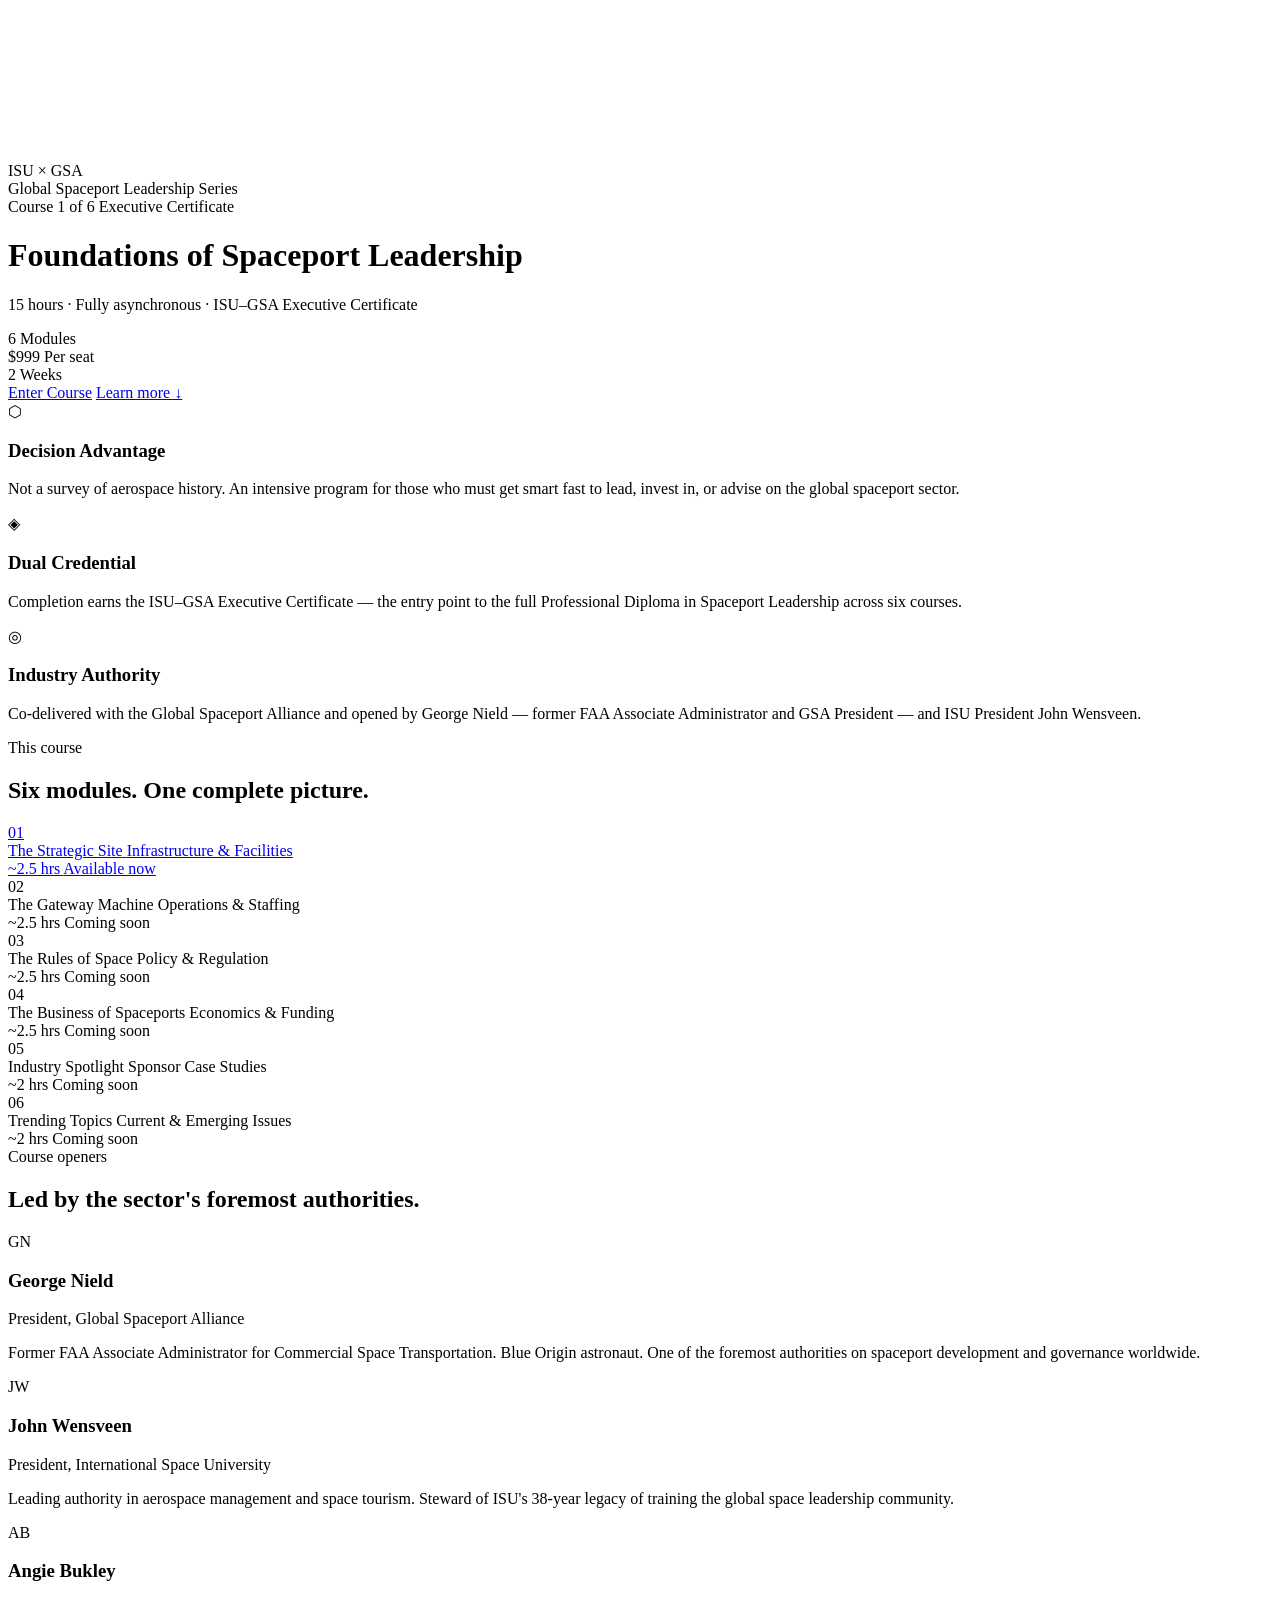
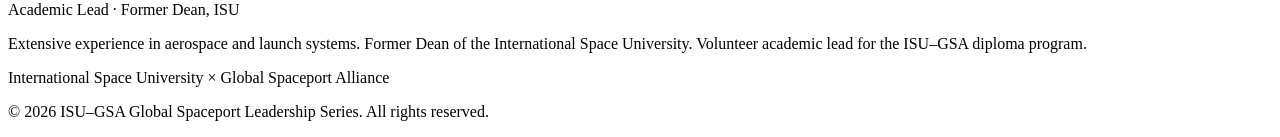
==== index.html @ 28fe0db3 "Add files via upload" ====
<!DOCTYPE html>
<html lang="en">
<head>
<meta charset="UTF-8">
<meta name="viewport" content="width=device-width, initial-scale=1.0">
<title>Foundations of Spaceport Leadership — ISU–GSA</title>
<link rel="preconnect" href="https://fonts.googleapis.com">
<link rel="preconnect" href="https://fonts.gstatic.com" crossorigin>
<link href="https://fonts.googleapis.com/css2?family=Cormorant+Garamond:ital,wght@0,300;0,400;0,600;1,300;1,400&family=DM+Sans:ital,opsz,wght@0,9..40,300;0,9..40,400;0,9..40,500;1,9..40,300&family=DM+Mono:wght@400;500&display=swap" rel="stylesheet">
<link rel="stylesheet" href="css/main.css">
</head>
<body class="landing-page">

  <!-- Starfield canvas -->
  <canvas id="starfield"></canvas>

  <!-- Nav -->
  <nav class="top-nav">
    <div class="nav-logos">
      <span class="nav-logo-text">ISU</span>
      <span class="nav-sep">×</span>
      <span class="nav-logo-text">GSA</span>
    </div>
    <div class="nav-right">
      <span class="nav-label">Global Spaceport Leadership Series</span>
    </div>
  </nav>

  <!-- Hero -->
  <main class="hero">
    <div class="hero-eyebrow">
      <span class="pill">Course 1 of 6</span>
      <span class="pill pill-outline">Executive Certificate</span>
    </div>

    <h1 class="hero-title">
      <span class="hero-title-line">Foundations of</span>
      <span class="hero-title-line hero-title-accent">Spaceport</span>
      <span class="hero-title-line">Leadership</span>
    </h1>

    <p class="hero-sub">15 hours · Fully asynchronous · ISU–GSA Executive Certificate</p>

    <div class="hero-meta">
      <div class="meta-item">
        <span class="meta-num">6</span>
        <span class="meta-label">Modules</span>
      </div>
      <div class="meta-div"></div>
      <div class="meta-item">
        <span class="meta-num">$999</span>
        <span class="meta-label">Per seat</span>
      </div>
      <div class="meta-div"></div>
      <div class="meta-item">
        <span class="meta-num">2</span>
        <span class="meta-label">Weeks</span>
      </div>
    </div>

    <div class="hero-cta">
      <a href="course.html" class="btn-primary">Enter Course</a>
      <a href="#about" class="btn-ghost">Learn more ↓</a>
    </div>
  </main>

  <!-- About strip -->
  <section id="about" class="about-strip">
    <div class="about-grid">
      <div class="about-card">
        <div class="about-icon">⬡</div>
        <h3>Decision Advantage</h3>
        <p>Not a survey of aerospace history. An intensive program for those who must get smart fast to lead, invest in, or advise on the global spaceport sector.</p>
      </div>
      <div class="about-card">
        <div class="about-icon">◈</div>
        <h3>Dual Credential</h3>
        <p>Completion earns the ISU–GSA Executive Certificate — the entry point to the full Professional Diploma in Spaceport Leadership across six courses.</p>
      </div>
      <div class="about-card">
        <div class="about-icon">◎</div>
        <h3>Industry Authority</h3>
        <p>Co-delivered with the Global Spaceport Alliance and opened by George Nield — former FAA Associate Administrator and GSA President — and ISU President John Wensveen.</p>
      </div>
    </div>
  </section>

  <!-- Module preview -->
  <section class="module-preview">
    <div class="section-label">This course</div>
    <h2 class="section-title">Six modules. One complete picture.</h2>
    <div class="modules-list">
      <a href="course.html" class="module-row module-row-active">
        <span class="module-num">01</span>
        <div class="module-info">
          <span class="module-name">The Strategic Site</span>
          <span class="module-theme">Infrastructure &amp; Facilities</span>
        </div>
        <span class="module-dur">~2.5 hrs</span>
        <span class="module-status status-available">Available now</span>
      </a>
      <div class="module-row module-row-locked">
        <span class="module-num">02</span>
        <div class="module-info">
          <span class="module-name">The Gateway Machine</span>
          <span class="module-theme">Operations &amp; Staffing</span>
        </div>
        <span class="module-dur">~2.5 hrs</span>
        <span class="module-status status-soon">Coming soon</span>
      </div>
      <div class="module-row module-row-locked">
        <span class="module-num">03</span>
        <div class="module-info">
          <span class="module-name">The Rules of Space</span>
          <span class="module-theme">Policy &amp; Regulation</span>
        </div>
        <span class="module-dur">~2.5 hrs</span>
        <span class="module-status status-soon">Coming soon</span>
      </div>
      <div class="module-row module-row-locked">
        <span class="module-num">04</span>
        <div class="module-info">
          <span class="module-name">The Business of Spaceports</span>
          <span class="module-theme">Economics &amp; Funding</span>
        </div>
        <span class="module-dur">~2.5 hrs</span>
        <span class="module-status status-soon">Coming soon</span>
      </div>
      <div class="module-row module-row-locked">
        <span class="module-num">05</span>
        <div class="module-info">
          <span class="module-name">Industry Spotlight</span>
          <span class="module-theme">Sponsor Case Studies</span>
        </div>
        <span class="module-dur">~2 hrs</span>
        <span class="module-status status-soon">Coming soon</span>
      </div>
      <div class="module-row module-row-locked">
        <span class="module-num">06</span>
        <div class="module-info">
          <span class="module-name">Trending Topics</span>
          <span class="module-theme">Current &amp; Emerging Issues</span>
        </div>
        <span class="module-dur">~2 hrs</span>
        <span class="module-status status-soon">Coming soon</span>
      </div>
    </div>
  </section>

  <!-- Instructors -->
  <section class="instructors">
    <div class="section-label">Course openers</div>
    <h2 class="section-title">Led by the sector's foremost authorities.</h2>
    <div class="instructor-grid">
      <div class="instructor-card">
        <div class="instructor-initials">GN</div>
        <div class="instructor-info">
          <h3>George Nield</h3>
          <p class="instructor-title">President, Global Spaceport Alliance</p>
          <p class="instructor-bio">Former FAA Associate Administrator for Commercial Space Transportation. Blue Origin astronaut. One of the foremost authorities on spaceport development and governance worldwide.</p>
        </div>
      </div>
      <div class="instructor-card">
        <div class="instructor-initials">JW</div>
        <div class="instructor-info">
          <h3>John Wensveen</h3>
          <p class="instructor-title">President, International Space University</p>
          <p class="instructor-bio">Leading authority in aerospace management and space tourism. Steward of ISU's 38-year legacy of training the global space leadership community.</p>
        </div>
      </div>
      <div class="instructor-card">
        <div class="instructor-initials">AB</div>
        <div class="instructor-info">
          <h3>Angie Bukley</h3>
          <p class="instructor-title">Academic Lead · Former Dean, ISU</p>
          <p class="instructor-bio">Extensive experience in aerospace and launch systems. Former Dean of the International Space University. Volunteer academic lead for the ISU–GSA diploma program.</p>
        </div>
      </div>
    </div>
  </section>

  <footer class="site-footer">
    <div class="footer-logos">
      <span class="footer-logo">International Space University</span>
      <span class="footer-sep">×</span>
      <span class="footer-logo">Global Spaceport Alliance</span>
    </div>
    <p class="footer-copy">© 2026 ISU–GSA Global Spaceport Leadership Series. All rights reserved.</p>
  </footer>

<script src="js/starfield.js"></script>
</body>
</html>
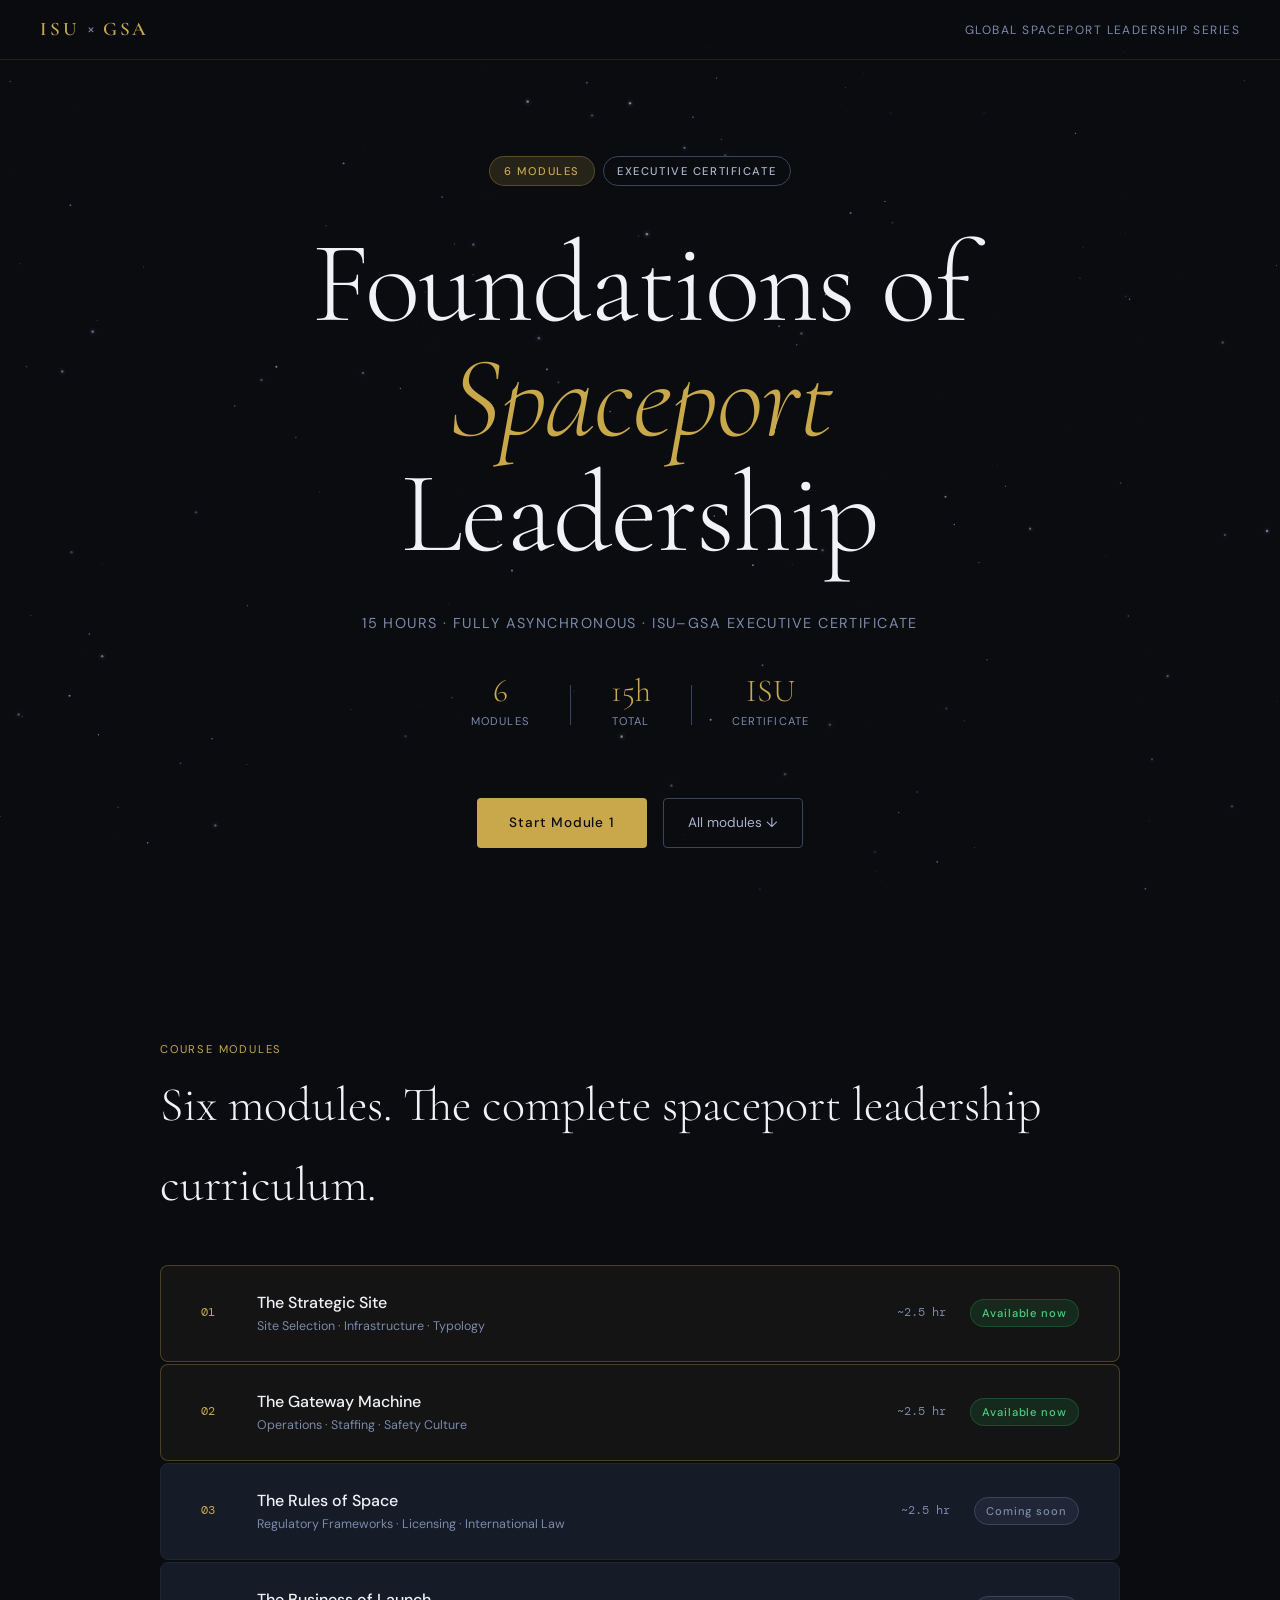
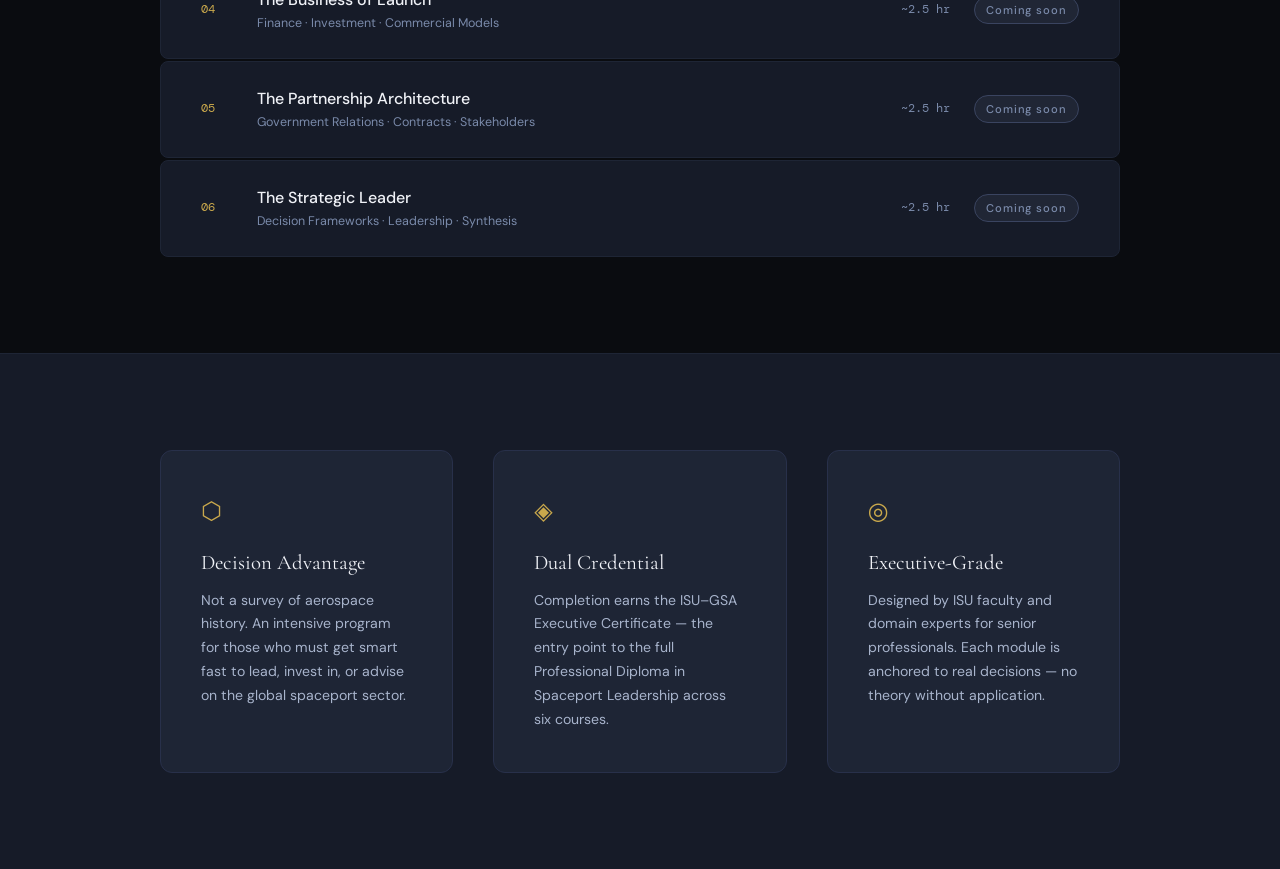
==== commit 45d3fcfd: "Restructure for multi-module: add M2, new course hub" ====
--- a/index.html
+++ b/index.html
@@ -11,10 +11,8 @@
 </head>
 <body class="landing-page">
 
-  <!-- Starfield canvas -->
   <canvas id="starfield"></canvas>
 
-  <!-- Nav -->
   <nav class="top-nav">
     <div class="nav-logos">
       <span class="nav-logo-text">ISU</span>
@@ -26,10 +24,9 @@
     </div>
   </nav>
 
-  <!-- Hero -->
   <main class="hero">
     <div class="hero-eyebrow">
-      <span class="pill">Course 1 of 6</span>
+      <span class="pill">6 Modules</span>
       <span class="pill pill-outline">Executive Certificate</span>
     </div>
 
@@ -48,24 +45,91 @@
       </div>
       <div class="meta-div"></div>
       <div class="meta-item">
-        <span class="meta-num">$999</span>
-        <span class="meta-label">Per seat</span>
+        <span class="meta-num">15h</span>
+        <span class="meta-label">Total</span>
       </div>
       <div class="meta-div"></div>
       <div class="meta-item">
-        <span class="meta-num">2</span>
-        <span class="meta-label">Weeks</span>
+        <span class="meta-num">ISU</span>
+        <span class="meta-label">Certificate</span>
       </div>
     </div>
 
     <div class="hero-cta">
-      <a href="course.html" class="btn-primary">Enter Course</a>
-      <a href="#about" class="btn-ghost">Learn more ↓</a>
+      <a href="m1-strategic-site/index.html" class="btn-primary">Start Module 1</a>
+      <a href="#modules" class="btn-ghost">All modules ↓</a>
     </div>
   </main>
 
-  <!-- About strip -->
-  <section id="about" class="about-strip">
+  <section id="modules" class="module-preview">
+    <div class="section-label">Course modules</div>
+    <h2 class="section-title">Six modules. The complete spaceport leadership curriculum.</h2>
+    <div class="modules-list">
+
+      <a href="m1-strategic-site/index.html" class="module-row module-row-active">
+        <span class="module-num">01</span>
+        <div class="module-info">
+          <span class="module-name">The Strategic Site</span>
+          <span class="module-theme">Site Selection · Infrastructure · Typology</span>
+        </div>
+        <span class="module-dur">~2.5 hr</span>
+        <span class="module-status status-available">Available now</span>
+      </a>
+
+      <a href="m2-gateway-machine/index.html" class="module-row module-row-active">
+        <span class="module-num">02</span>
+        <div class="module-info">
+          <span class="module-name">The Gateway Machine</span>
+          <span class="module-theme">Operations · Staffing · Safety Culture</span>
+        </div>
+        <span class="module-dur">~2.5 hr</span>
+        <span class="module-status status-available">Available now</span>
+      </a>
+
+      <div class="module-row">
+        <span class="module-num">03</span>
+        <div class="module-info">
+          <span class="module-name">The Rules of Space</span>
+          <span class="module-theme">Regulatory Frameworks · Licensing · International Law</span>
+        </div>
+        <span class="module-dur">~2.5 hr</span>
+        <span class="module-status status-soon">Coming soon</span>
+      </div>
+
+      <div class="module-row">
+        <span class="module-num">04</span>
+        <div class="module-info">
+          <span class="module-name">The Business of Launch</span>
+          <span class="module-theme">Finance · Investment · Commercial Models</span>
+        </div>
+        <span class="module-dur">~2.5 hr</span>
+        <span class="module-status status-soon">Coming soon</span>
+      </div>
+
+      <div class="module-row">
+        <span class="module-num">05</span>
+        <div class="module-info">
+          <span class="module-name">The Partnership Architecture</span>
+          <span class="module-theme">Government Relations · Contracts · Stakeholders</span>
+        </div>
+        <span class="module-dur">~2.5 hr</span>
+        <span class="module-status status-soon">Coming soon</span>
+      </div>
+
+      <div class="module-row">
+        <span class="module-num">06</span>
+        <div class="module-info">
+          <span class="module-name">The Strategic Leader</span>
+          <span class="module-theme">Decision Frameworks · Leadership · Synthesis</span>
+        </div>
+        <span class="module-dur">~2.5 hr</span>
+        <span class="module-status status-soon">Coming soon</span>
+      </div>
+
+    </div>
+  </section>
+
+  <section class="about-strip">
     <div class="about-grid">
       <div class="about-card">
         <div class="about-icon">⬡</div>
@@ -79,115 +143,16 @@
       </div>
       <div class="about-card">
         <div class="about-icon">◎</div>
-        <h3>Industry Authority</h3>
-        <p>Co-delivered with the Global Spaceport Alliance and opened by George Nield — former FAA Associate Administrator and GSA President — and ISU President John Wensveen.</p>
+        <h3>Executive-Grade</h3>
+        <p>Designed by ISU faculty and domain experts for senior professionals. Each module is anchored to real decisions — no theory without application.</p>
       </div>
     </div>
   </section>
 
-  <!-- Module preview -->
-  <section class="module-preview">
-    <div class="section-label">This course</div>
-    <h2 class="section-title">Six modules. One complete picture.</h2>
-    <div class="modules-list">
-      <a href="course.html" class="module-row module-row-active">
-        <span class="module-num">01</span>
-        <div class="module-info">
-          <span class="module-name">The Strategic Site</span>
-          <span class="module-theme">Infrastructure &amp; Facilities</span>
-        </div>
-        <span class="module-dur">~2.5 hrs</span>
-        <span class="module-status status-available">Available now</span>
-      </a>
-      <div class="module-row module-row-locked">
-        <span class="module-num">02</span>
-        <div class="module-info">
-          <span class="module-name">The Gateway Machine</span>
-          <span class="module-theme">Operations &amp; Staffing</span>
-        </div>
-        <span class="module-dur">~2.5 hrs</span>
-        <span class="module-status status-soon">Coming soon</span>
-      </div>
-      <div class="module-row module-row-locked">
-        <span class="module-num">03</span>
-        <div class="module-info">
-          <span class="module-name">The Rules of Space</span>
-          <span class="module-theme">Policy &amp; Regulation</span>
-        </div>
-        <span class="module-dur">~2.5 hrs</span>
-        <span class="module-status status-soon">Coming soon</span>
-      </div>
-      <div class="module-row module-row-locked">
-        <span class="module-num">04</span>
-        <div class="module-info">
-          <span class="module-name">The Business of Spaceports</span>
-          <span class="module-theme">Economics &amp; Funding</span>
-        </div>
-        <span class="module-dur">~2.5 hrs</span>
-        <span class="module-status status-soon">Coming soon</span>
-      </div>
-      <div class="module-row module-row-locked">
-        <span class="module-num">05</span>
-        <div class="module-info">
-          <span class="module-name">Industry Spotlight</span>
-          <span class="module-theme">Sponsor Case Studies</span>
-        </div>
-        <span class="module-dur">~2 hrs</span>
-        <span class="module-status status-soon">Coming soon</span>
-      </div>
-      <div class="module-row module-row-locked">
-        <span class="module-num">06</span>
-        <div class="module-info">
-          <span class="module-name">Trending Topics</span>
-          <span class="module-theme">Current &amp; Emerging Issues</span>
-        </div>
-        <span class="module-dur">~2 hrs</span>
-        <span class="module-status status-soon">Coming soon</span>
-      </div>
-    </div>
-  </section>
+  <script src="js/starfield.js"></script>
+  <script>
+    if (typeof initStarfield === 'function') initStarfield();
+  </script>
 
-  <!-- Instructors -->
-  <section class="instructors">
-    <div class="section-label">Course openers</div>
-    <h2 class="section-title">Led by the sector's foremost authorities.</h2>
-    <div class="instructor-grid">
-      <div class="instructor-card">
-        <div class="instructor-initials">GN</div>
-        <div class="instructor-info">
-          <h3>George Nield</h3>
-          <p class="instructor-title">President, Global Spaceport Alliance</p>
-          <p class="instructor-bio">Former FAA Associate Administrator for Commercial Space Transportation. Blue Origin astronaut. One of the foremost authorities on spaceport development and governance worldwide.</p>
-        </div>
-      </div>
-      <div class="instructor-card">
-        <div class="instructor-initials">JW</div>
-        <div class="instructor-info">
-          <h3>John Wensveen</h3>
-          <p class="instructor-title">President, International Space University</p>
-          <p class="instructor-bio">Leading authority in aerospace management and space tourism. Steward of ISU's 38-year legacy of training the global space leadership community.</p>
-        </div>
-      </div>
-      <div class="instructor-card">
-        <div class="instructor-initials">AB</div>
-        <div class="instructor-info">
-          <h3>Angie Bukley</h3>
-          <p class="instructor-title">Academic Lead · Former Dean, ISU</p>
-          <p class="instructor-bio">Extensive experience in aerospace and launch systems. Former Dean of the International Space University. Volunteer academic lead for the ISU–GSA diploma program.</p>
-        </div>
-      </div>
-    </div>
-  </section>
-
-  <footer class="site-footer">
-    <div class="footer-logos">
-      <span class="footer-logo">International Space University</span>
-      <span class="footer-sep">×</span>
-      <span class="footer-logo">Global Spaceport Alliance</span>
-    </div>
-    <p class="footer-copy">© 2026 ISU–GSA Global Spaceport Leadership Series. All rights reserved.</p>
-  </footer>
-
-<script src="js/starfield.js"></script>
 </body>
 </html>
--- a/css/main.css
+++ b/css/main.css
@@ -0,0 +1,1392 @@
+/* ═══════════════════════════════════════════════════════════════════
+   ISU–GSA Spaceport Leadership Series
+   Main Stylesheet — production grade
+   Aesthetic: Deep-space observatory meets executive briefing room.
+   Cormorant Garamond for editorial weight / DM Sans for clarity.
+   Dark background with precise gold and arctic-blue accents.
+═══════════════════════════════════════════════════════════════════ */
+
+/* ── RESET & ROOT ──────────────────────────────────────────────── */
+*, *::before, *::after { box-sizing: border-box; margin: 0; padding: 0; }
+
+:root {
+  /* Palette */
+  --ink:        #0a0c10;
+  --ink-2:      #111520;
+  --ink-3:      #1a1f2e;
+  --ink-4:      #242a3a;
+  --surface:    #161b28;
+  --surface-2:  #1e2535;
+  --surface-3:  #28304a;
+
+  --gold:       #c9a84c;
+  --gold-light: #e8c97a;
+  --gold-dim:   #7a6530;
+
+  --arctic:     #5b9bd5;
+  --arctic-light:#8ec0ef;
+  --arctic-dim: #2d5a8a;
+
+  --slate:      #7a8aaa;
+  --slate-light:#a8b4cc;
+  --slate-dim:  #3a4460;
+
+  --white:      #f0f2f7;
+  --white-dim:  #8090b0;
+
+  --danger:     #c0392b;
+  --success:    #27ae60;
+
+  /* Type */
+  --font-display: 'Cormorant Garamond', Georgia, serif;
+  --font-body:    'DM Sans', system-ui, sans-serif;
+  --font-mono:    'DM Mono', 'Courier New', monospace;
+
+  /* Spacing */
+  --space-xs:  0.25rem;
+  --space-sm:  0.5rem;
+  --space-md:  1rem;
+  --space-lg:  1.5rem;
+  --space-xl:  2.5rem;
+  --space-2xl: 4rem;
+  --space-3xl: 6rem;
+
+  /* Radius */
+  --r-sm: 4px;
+  --r-md: 8px;
+  --r-lg: 12px;
+  --r-xl: 20px;
+
+  /* Transitions */
+  --ease: cubic-bezier(0.4, 0, 0.2, 1);
+  --ease-out: cubic-bezier(0, 0, 0.2, 1);
+
+  /* Layout */
+  --content-max: 960px;
+  --sidebar-w: 280px;
+  --nav-h: 60px;
+}
+
+html { font-size: 16px; scroll-behavior: smooth; }
+
+body {
+  background: var(--ink);
+  color: var(--white);
+  font-family: var(--font-body);
+  font-size: 1rem;
+  line-height: 1.65;
+  -webkit-font-smoothing: antialiased;
+  min-height: 100vh;
+}
+
+/* ── STARFIELD ─────────────────────────────────────────────────── */
+#starfield {
+  position: fixed;
+  inset: 0;
+  width: 100%;
+  height: 100%;
+  pointer-events: none;
+  z-index: 0;
+  opacity: 0.7;
+}
+
+/* ── TOP NAV ───────────────────────────────────────────────────── */
+.top-nav {
+  position: fixed;
+  top: 0; left: 0; right: 0;
+  height: var(--nav-h);
+  display: flex;
+  align-items: center;
+  justify-content: space-between;
+  padding: 0 var(--space-xl);
+  background: rgba(10, 12, 16, 0.85);
+  backdrop-filter: blur(16px);
+  border-bottom: 1px solid rgba(201, 168, 76, 0.15);
+  z-index: 100;
+}
+
+.nav-logos {
+  display: flex;
+  align-items: center;
+  gap: var(--space-sm);
+}
+
+.nav-logo-text {
+  font-family: var(--font-display);
+  font-size: 1.2rem;
+  font-weight: 600;
+  letter-spacing: 0.15em;
+  color: var(--gold);
+}
+
+.nav-sep {
+  color: var(--slate);
+  font-size: 0.9rem;
+}
+
+.nav-label {
+  font-size: 0.75rem;
+  letter-spacing: 0.12em;
+  text-transform: uppercase;
+  color: var(--slate);
+}
+
+/* ── LANDING PAGE HERO ─────────────────────────────────────────── */
+.landing-page .hero {
+  position: relative;
+  z-index: 1;
+  min-height: 100vh;
+  display: flex;
+  flex-direction: column;
+  align-items: center;
+  justify-content: center;
+  text-align: center;
+  padding: calc(var(--nav-h) + var(--space-3xl)) var(--space-xl) var(--space-3xl);
+}
+
+.hero-eyebrow {
+  display: flex;
+  gap: var(--space-sm);
+  margin-bottom: var(--space-xl);
+  animation: fadeUp 0.8s var(--ease-out) both;
+}
+
+.pill {
+  font-size: 0.7rem;
+  font-weight: 500;
+  letter-spacing: 0.14em;
+  text-transform: uppercase;
+  padding: 0.3rem 0.85rem;
+  border-radius: 100px;
+  background: rgba(201, 168, 76, 0.15);
+  color: var(--gold);
+  border: 1px solid rgba(201, 168, 76, 0.3);
+}
+
+.pill-outline {
+  background: transparent;
+  color: var(--slate-light);
+  border-color: var(--slate-dim);
+}
+
+.hero-title {
+  display: flex;
+  flex-direction: column;
+  font-family: var(--font-display);
+  font-weight: 300;
+  font-size: clamp(3.5rem, 9vw, 7.5rem);
+  line-height: 1.0;
+  letter-spacing: -0.01em;
+  margin-bottom: var(--space-xl);
+  animation: fadeUp 0.8s var(--ease-out) 0.1s both;
+}
+
+.hero-title-line {
+  display: block;
+}
+
+.hero-title-accent {
+  color: var(--gold);
+  font-style: italic;
+}
+
+.hero-sub {
+  font-size: 0.9rem;
+  letter-spacing: 0.1em;
+  text-transform: uppercase;
+  color: var(--slate);
+  margin-bottom: var(--space-xl);
+  animation: fadeUp 0.8s var(--ease-out) 0.2s both;
+}
+
+.hero-meta {
+  display: flex;
+  align-items: center;
+  gap: var(--space-xl);
+  margin-bottom: var(--space-2xl);
+  animation: fadeUp 0.8s var(--ease-out) 0.3s both;
+}
+
+.meta-item { text-align: center; }
+.meta-num {
+  display: block;
+  font-family: var(--font-display);
+  font-size: 2rem;
+  font-weight: 300;
+  color: var(--gold);
+  line-height: 1;
+}
+.meta-label {
+  font-size: 0.7rem;
+  text-transform: uppercase;
+  letter-spacing: 0.1em;
+  color: var(--slate);
+}
+.meta-div {
+  width: 1px;
+  height: 40px;
+  background: var(--slate-dim);
+}
+
+.hero-cta {
+  display: flex;
+  gap: var(--space-md);
+  animation: fadeUp 0.8s var(--ease-out) 0.4s both;
+}
+
+/* ── BUTTONS ───────────────────────────────────────────────────── */
+.btn-primary {
+  display: inline-flex;
+  align-items: center;
+  gap: var(--space-sm);
+  padding: 0.8rem 2rem;
+  background: var(--gold);
+  color: var(--ink);
+  font-family: var(--font-body);
+  font-size: 0.85rem;
+  font-weight: 500;
+  letter-spacing: 0.06em;
+  text-decoration: none;
+  border-radius: var(--r-sm);
+  border: none;
+  cursor: pointer;
+  transition: all 0.2s var(--ease);
+}
+
+.btn-primary:hover {
+  background: var(--gold-light);
+  transform: translateY(-1px);
+  box-shadow: 0 8px 24px rgba(201, 168, 76, 0.25);
+}
+
+.btn-ghost {
+  display: inline-flex;
+  align-items: center;
+  padding: 0.8rem 1.5rem;
+  background: transparent;
+  color: var(--slate-light);
+  font-size: 0.85rem;
+  text-decoration: none;
+  border: 1px solid var(--slate-dim);
+  border-radius: var(--r-sm);
+  transition: all 0.2s var(--ease);
+}
+
+.btn-ghost:hover {
+  border-color: var(--slate);
+  color: var(--white);
+}
+
+.btn-secondary {
+  display: inline-flex;
+  align-items: center;
+  gap: var(--space-sm);
+  padding: 0.65rem 1.25rem;
+  background: var(--surface-2);
+  color: var(--white);
+  font-size: 0.82rem;
+  font-weight: 500;
+  text-decoration: none;
+  border: 1px solid var(--surface-3);
+  border-radius: var(--r-sm);
+  cursor: pointer;
+  transition: all 0.2s var(--ease);
+}
+
+.btn-secondary:hover {
+  background: var(--surface-3);
+  border-color: var(--arctic-dim);
+}
+
+/* ── ABOUT STRIP ───────────────────────────────────────────────── */
+.about-strip {
+  position: relative;
+  z-index: 1;
+  padding: var(--space-3xl) var(--space-xl);
+  background: var(--surface);
+  border-top: 1px solid var(--surface-2);
+}
+
+.about-grid {
+  max-width: var(--content-max);
+  margin: 0 auto;
+  display: grid;
+  grid-template-columns: repeat(3, 1fr);
+  gap: var(--space-xl);
+}
+
+.about-card {
+  padding: var(--space-xl);
+  background: var(--surface-2);
+  border: 1px solid var(--surface-3);
+  border-radius: var(--r-lg);
+  transition: border-color 0.2s var(--ease);
+}
+
+.about-card:hover { border-color: var(--gold-dim); }
+
+.about-icon {
+  font-size: 1.5rem;
+  color: var(--gold);
+  margin-bottom: var(--space-md);
+}
+
+.about-card h3 {
+  font-family: var(--font-display);
+  font-size: 1.3rem;
+  font-weight: 400;
+  margin-bottom: var(--space-sm);
+  color: var(--white);
+}
+
+.about-card p {
+  font-size: 0.88rem;
+  color: var(--slate-light);
+  line-height: 1.7;
+}
+
+/* ── MODULE PREVIEW ─────────────────────────────────────────────── */
+.module-preview {
+  position: relative;
+  z-index: 1;
+  padding: var(--space-3xl) var(--space-xl);
+  max-width: calc(var(--content-max) + var(--space-xl) * 2);
+  margin: 0 auto;
+}
+
+.section-label {
+  font-size: 0.7rem;
+  letter-spacing: 0.16em;
+  text-transform: uppercase;
+  color: var(--gold);
+  margin-bottom: var(--space-sm);
+}
+
+.section-title {
+  font-family: var(--font-display);
+  font-size: clamp(2rem, 4vw, 3rem);
+  font-weight: 300;
+  color: var(--white);
+  margin-bottom: var(--space-xl);
+}
+
+.modules-list {
+  display: flex;
+  flex-direction: column;
+  gap: 2px;
+}
+
+.module-row {
+  display: flex;
+  align-items: center;
+  gap: var(--space-lg);
+  padding: var(--space-lg) var(--space-xl);
+  background: var(--surface);
+  border: 1px solid var(--surface-2);
+  border-radius: var(--r-md);
+  text-decoration: none;
+  color: inherit;
+  transition: all 0.2s var(--ease);
+}
+
+.module-row-active {
+  border-color: rgba(201, 168, 76, 0.3);
+  background: rgba(201, 168, 76, 0.05);
+}
+
+.module-row-active:hover {
+  border-color: var(--gold);
+  background: rgba(201, 168, 76, 0.08);
+  transform: translateX(4px);
+}
+
+.module-row-locked {
+  opacity: 0.45;
+  cursor: default;
+}
+
+.module-num {
+  font-family: var(--font-mono);
+  font-size: 0.75rem;
+  color: var(--gold);
+  min-width: 2rem;
+}
+
+.module-info {
+  flex: 1;
+  display: flex;
+  flex-direction: column;
+}
+
+.module-name {
+  font-size: 1rem;
+  font-weight: 500;
+  color: var(--white);
+}
+
+.module-theme {
+  font-size: 0.78rem;
+  color: var(--slate);
+}
+
+.module-dur {
+  font-family: var(--font-mono);
+  font-size: 0.75rem;
+  color: var(--slate);
+}
+
+.module-status {
+  font-size: 0.7rem;
+  font-weight: 500;
+  letter-spacing: 0.08em;
+  padding: 0.25rem 0.7rem;
+  border-radius: 100px;
+}
+
+.status-available {
+  background: rgba(39, 174, 96, 0.15);
+  color: #4cce80;
+  border: 1px solid rgba(39, 174, 96, 0.25);
+}
+
+.status-soon {
+  background: rgba(122, 138, 170, 0.1);
+  color: var(--slate);
+  border: 1px solid var(--slate-dim);
+}
+
+/* ── INSTRUCTORS ────────────────────────────────────────────────── */
+.instructors {
+  position: relative;
+  z-index: 1;
+  padding: var(--space-3xl) var(--space-xl);
+  background: var(--surface);
+  border-top: 1px solid var(--surface-2);
+}
+
+.instructors .section-title,
+.instructors .section-label {
+  max-width: var(--content-max);
+  margin-left: auto;
+  margin-right: auto;
+}
+
+.instructors .section-title { margin-bottom: var(--space-xl); }
+
+.instructor-grid {
+  max-width: var(--content-max);
+  margin: 0 auto;
+  display: grid;
+  grid-template-columns: repeat(3, 1fr);
+  gap: var(--space-lg);
+}
+
+.instructor-card {
+  display: flex;
+  gap: var(--space-lg);
+  padding: var(--space-xl);
+  background: var(--surface-2);
+  border: 1px solid var(--surface-3);
+  border-radius: var(--r-lg);
+}
+
+.instructor-initials {
+  width: 52px;
+  height: 52px;
+  min-width: 52px;
+  border-radius: 50%;
+  background: var(--arctic-dim);
+  border: 1px solid var(--arctic-dim);
+  display: flex;
+  align-items: center;
+  justify-content: center;
+  font-family: var(--font-display);
+  font-size: 1.1rem;
+  color: var(--arctic-light);
+}
+
+.instructor-info h3 {
+  font-family: var(--font-display);
+  font-size: 1.2rem;
+  font-weight: 400;
+  margin-bottom: 0.2rem;
+}
+
+.instructor-title {
+  font-size: 0.75rem;
+  color: var(--gold);
+  text-transform: uppercase;
+  letter-spacing: 0.08em;
+  margin-bottom: var(--space-sm);
+}
+
+.instructor-bio {
+  font-size: 0.82rem;
+  color: var(--slate-light);
+  line-height: 1.65;
+}
+
+/* ── FOOTER ─────────────────────────────────────────────────────── */
+.site-footer {
+  position: relative;
+  z-index: 1;
+  padding: var(--space-xl);
+  text-align: center;
+  border-top: 1px solid var(--surface-2);
+}
+
+.footer-logos {
+  display: flex;
+  align-items: center;
+  justify-content: center;
+  gap: var(--space-md);
+  margin-bottom: var(--space-sm);
+}
+
+.footer-logo {
+  font-family: var(--font-display);
+  font-size: 0.95rem;
+  color: var(--slate-light);
+}
+
+.footer-sep { color: var(--slate-dim); }
+
+.footer-copy {
+  font-size: 0.75rem;
+  color: var(--slate-dim);
+}
+
+/* ════════════════════════════════════════════════════════════════
+   COURSE APP LAYOUT (course.html)
+════════════════════════════════════════════════════════════════ */
+
+.course-app {
+  display: flex;
+  height: 100vh;
+  overflow: hidden;
+}
+
+/* ── SIDEBAR ────────────────────────────────────────────────────── */
+.sidebar {
+  width: var(--sidebar-w);
+  min-width: var(--sidebar-w);
+  height: 100vh;
+  background: var(--surface);
+  border-right: 1px solid var(--surface-2);
+  display: flex;
+  flex-direction: column;
+  overflow: hidden;
+  z-index: 10;
+}
+
+.sidebar-header {
+  padding: var(--space-lg) var(--space-lg) var(--space-md);
+  border-bottom: 1px solid var(--surface-2);
+}
+
+.sidebar-brand {
+  display: flex;
+  align-items: center;
+  gap: var(--space-sm);
+  margin-bottom: var(--space-md);
+}
+
+.brand-text {
+  font-family: var(--font-display);
+  font-size: 1rem;
+  font-weight: 600;
+  letter-spacing: 0.12em;
+  color: var(--gold);
+}
+
+.brand-sep { color: var(--slate-dim); font-size: 0.8rem; }
+
+.sidebar-module-title {
+  font-size: 0.7rem;
+  letter-spacing: 0.1em;
+  text-transform: uppercase;
+  color: var(--slate);
+  margin-bottom: 0.2rem;
+}
+
+.sidebar-module-name {
+  font-family: var(--font-display);
+  font-size: 1.1rem;
+  font-weight: 400;
+  color: var(--white);
+  line-height: 1.2;
+}
+
+/* Progress bar */
+.progress-bar-wrap {
+  padding: var(--space-md) var(--space-lg);
+  border-bottom: 1px solid var(--surface-2);
+}
+
+.progress-label {
+  display: flex;
+  justify-content: space-between;
+  font-size: 0.7rem;
+  color: var(--slate);
+  margin-bottom: var(--space-xs);
+  text-transform: uppercase;
+  letter-spacing: 0.08em;
+}
+
+.progress-bar {
+  height: 3px;
+  background: var(--surface-3);
+  border-radius: 2px;
+  overflow: hidden;
+}
+
+.progress-fill {
+  height: 100%;
+  background: linear-gradient(90deg, var(--gold-dim), var(--gold));
+  border-radius: 2px;
+  transition: width 0.6s var(--ease-out);
+}
+
+/* Segment nav */
+.segment-nav {
+  flex: 1;
+  overflow-y: auto;
+  padding: var(--space-sm) 0;
+  scrollbar-width: thin;
+  scrollbar-color: var(--surface-3) transparent;
+}
+
+.segment-nav::-webkit-scrollbar { width: 4px; }
+.segment-nav::-webkit-scrollbar-track { background: transparent; }
+.segment-nav::-webkit-scrollbar-thumb { background: var(--surface-3); border-radius: 2px; }
+
+.seg-group-label {
+  padding: var(--space-md) var(--space-lg) var(--space-xs);
+  font-size: 0.62rem;
+  letter-spacing: 0.14em;
+  text-transform: uppercase;
+  color: var(--slate-dim);
+}
+
+.seg-item {
+  display: flex;
+  align-items: flex-start;
+  gap: var(--space-sm);
+  padding: 0.6rem var(--space-lg);
+  cursor: pointer;
+  transition: background 0.15s var(--ease);
+  border-left: 2px solid transparent;
+  text-decoration: none;
+  color: inherit;
+}
+
+.seg-item:hover { background: var(--surface-2); }
+
+.seg-item.active {
+  background: rgba(201, 168, 76, 0.07);
+  border-left-color: var(--gold);
+}
+
+.seg-item.completed .seg-dot { background: var(--success); border-color: var(--success); }
+
+.seg-dot {
+  width: 8px;
+  height: 8px;
+  min-width: 8px;
+  border-radius: 50%;
+  border: 1.5px solid var(--slate-dim);
+  margin-top: 6px;
+  transition: all 0.2s var(--ease);
+}
+
+.seg-item.active .seg-dot {
+  background: var(--gold);
+  border-color: var(--gold);
+  box-shadow: 0 0 6px rgba(201, 168, 76, 0.5);
+}
+
+.seg-text { flex: 1; }
+
+.seg-code {
+  font-family: var(--font-mono);
+  font-size: 0.62rem;
+  color: var(--slate-dim);
+  display: block;
+  line-height: 1;
+  margin-bottom: 2px;
+}
+
+.seg-name {
+  font-size: 0.8rem;
+  color: var(--slate-light);
+  line-height: 1.35;
+}
+
+.seg-item.active .seg-name { color: var(--white); }
+
+.seg-dur {
+  font-family: var(--font-mono);
+  font-size: 0.62rem;
+  color: var(--slate-dim);
+  margin-top: 4px;
+}
+
+/* Sidebar footer */
+.sidebar-footer {
+  padding: var(--space-md) var(--space-lg);
+  border-top: 1px solid var(--surface-2);
+}
+
+.sidebar-back {
+  display: flex;
+  align-items: center;
+  gap: var(--space-sm);
+  font-size: 0.75rem;
+  color: var(--slate);
+  text-decoration: none;
+  transition: color 0.2s;
+}
+
+.sidebar-back:hover { color: var(--gold); }
+
+/* ── MAIN CONTENT AREA ──────────────────────────────────────────── */
+.course-main {
+  flex: 1;
+  height: 100vh;
+  overflow-y: auto;
+  display: flex;
+  flex-direction: column;
+  scrollbar-width: thin;
+  scrollbar-color: var(--surface-3) transparent;
+}
+
+.course-main::-webkit-scrollbar { width: 6px; }
+.course-main::-webkit-scrollbar-track { background: transparent; }
+.course-main::-webkit-scrollbar-thumb { background: var(--surface-2); border-radius: 3px; }
+
+/* Course top bar */
+.course-topbar {
+  position: sticky;
+  top: 0;
+  padding: 0 var(--space-xl);
+  height: var(--nav-h);
+  background: rgba(10, 12, 16, 0.9);
+  backdrop-filter: blur(12px);
+  border-bottom: 1px solid var(--surface-2);
+  display: flex;
+  align-items: center;
+  justify-content: space-between;
+  z-index: 50;
+}
+
+.topbar-seg-name {
+  font-size: 0.82rem;
+  color: var(--slate-light);
+}
+
+.topbar-actions {
+  display: flex;
+  align-items: center;
+  gap: var(--space-md);
+}
+
+/* ── SEGMENT CONTENT ────────────────────────────────────────────── */
+.segment-content {
+  max-width: var(--content-max);
+  margin: 0 auto;
+  padding: var(--space-2xl) var(--space-xl);
+  width: 100%;
+  animation: fadeUp 0.4s var(--ease-out) both;
+}
+
+/* Segment header */
+.seg-header {
+  margin-bottom: var(--space-2xl);
+  padding-bottom: var(--space-xl);
+  border-bottom: 1px solid var(--surface-2);
+}
+
+.seg-header-eyebrow {
+  display: flex;
+  align-items: center;
+  gap: var(--space-md);
+  margin-bottom: var(--space-md);
+}
+
+.seg-header-code {
+  font-family: var(--font-mono);
+  font-size: 0.7rem;
+  color: var(--gold);
+  letter-spacing: 0.1em;
+}
+
+.seg-header-meta {
+  font-size: 0.72rem;
+  color: var(--slate);
+  letter-spacing: 0.08em;
+}
+
+.seg-header-title {
+  font-family: var(--font-display);
+  font-size: clamp(2.2rem, 5vw, 3.8rem);
+  font-weight: 300;
+  line-height: 1.05;
+  color: var(--white);
+  margin-bottom: var(--space-sm);
+}
+
+.seg-header-title em {
+  color: var(--gold);
+  font-style: italic;
+}
+
+.seg-header-subtitle {
+  font-size: 1rem;
+  color: var(--slate-light);
+  font-weight: 300;
+  margin-bottom: var(--space-lg);
+}
+
+.seg-header-tags {
+  display: flex;
+  flex-wrap: wrap;
+  gap: var(--space-sm);
+}
+
+.tag {
+  font-size: 0.68rem;
+  letter-spacing: 0.1em;
+  text-transform: uppercase;
+  padding: 0.2rem 0.65rem;
+  border-radius: 100px;
+  background: var(--surface-2);
+  color: var(--slate);
+  border: 1px solid var(--surface-3);
+}
+
+.tag-lo {
+  background: rgba(91, 155, 213, 0.1);
+  color: var(--arctic-light);
+  border-color: rgba(91, 155, 213, 0.2);
+}
+
+/* ── TYPOGRAPHY IN CONTENT ─────────────────────────────────────── */
+.seg-body h2 {
+  font-family: var(--font-display);
+  font-size: 1.9rem;
+  font-weight: 400;
+  color: var(--white);
+  margin: var(--space-2xl) 0 var(--space-md);
+  padding-top: var(--space-lg);
+  border-top: 1px solid var(--surface-2);
+}
+
+.seg-body h3 {
+  font-family: var(--font-display);
+  font-size: 1.3rem;
+  font-weight: 400;
+  color: var(--gold);
+  margin: var(--space-xl) 0 var(--space-sm);
+}
+
+.seg-body p {
+  font-size: 1rem;
+  line-height: 1.8;
+  color: var(--slate-light);
+  margin-bottom: var(--space-lg);
+  max-width: 72ch;
+}
+
+.seg-body p strong {
+  color: var(--white);
+  font-weight: 500;
+}
+
+.seg-body p em {
+  color: var(--gold-light);
+  font-style: italic;
+}
+
+.seg-body ul, .seg-body ol {
+  margin: 0 0 var(--space-lg) var(--space-xl);
+}
+
+.seg-body li {
+  color: var(--slate-light);
+  font-size: 0.97rem;
+  line-height: 1.75;
+  margin-bottom: var(--space-sm);
+  max-width: 68ch;
+}
+
+.seg-body li strong { color: var(--white); font-weight: 500; }
+
+.seg-body ol { list-style: decimal; }
+.seg-body ul { list-style: none; }
+.seg-body ul li::before {
+  content: "—";
+  color: var(--gold-dim);
+  margin-left: -1.5rem;
+  margin-right: 0.5rem;
+  font-weight: 300;
+}
+
+/* Callout boxes */
+.callout {
+  margin: var(--space-xl) 0;
+  padding: var(--space-lg) var(--space-xl);
+  border-radius: var(--r-lg);
+  border-left: 3px solid var(--arctic);
+  background: rgba(91, 155, 213, 0.07);
+}
+
+.callout-insight {
+  border-left-color: var(--gold);
+  background: rgba(201, 168, 76, 0.07);
+}
+
+.callout-legal {
+  border-left-color: var(--arctic);
+  background: rgba(91, 155, 213, 0.07);
+}
+
+.callout-warning {
+  border-left-color: #e67e22;
+  background: rgba(230, 126, 34, 0.07);
+}
+
+.callout-label {
+  font-size: 0.65rem;
+  font-weight: 500;
+  letter-spacing: 0.16em;
+  text-transform: uppercase;
+  color: var(--gold);
+  margin-bottom: var(--space-sm);
+}
+
+.callout-insight .callout-label { color: var(--gold); }
+.callout-legal .callout-label { color: var(--arctic-light); }
+.callout-warning .callout-label { color: #e67e22; }
+
+.callout p {
+  font-size: 0.93rem;
+  margin-bottom: 0;
+  color: var(--white);
+  line-height: 1.7;
+  max-width: none;
+}
+
+/* Pull quote */
+.pull-quote {
+  margin: var(--space-2xl) 0;
+  padding: var(--space-xl) var(--space-2xl);
+  border-top: 1px solid var(--gold-dim);
+  border-bottom: 1px solid var(--gold-dim);
+}
+
+.pull-quote-text {
+  font-family: var(--font-display);
+  font-size: clamp(1.3rem, 2.5vw, 1.8rem);
+  font-weight: 300;
+  font-style: italic;
+  color: var(--white);
+  line-height: 1.4;
+  margin-bottom: var(--space-md);
+}
+
+.pull-quote-attr {
+  font-size: 0.78rem;
+  color: var(--slate);
+  letter-spacing: 0.08em;
+}
+
+/* Data table */
+.data-table-wrap {
+  overflow-x: auto;
+  margin: var(--space-xl) 0;
+  border-radius: var(--r-lg);
+  border: 1px solid var(--surface-2);
+}
+
+.data-table {
+  width: 100%;
+  border-collapse: collapse;
+  font-size: 0.85rem;
+}
+
+.data-table th {
+  background: var(--surface-2);
+  padding: 0.75rem var(--space-md);
+  text-align: left;
+  font-size: 0.7rem;
+  font-weight: 500;
+  letter-spacing: 0.1em;
+  text-transform: uppercase;
+  color: var(--slate);
+  border-bottom: 1px solid var(--surface-3);
+}
+
+.data-table td {
+  padding: 0.75rem var(--space-md);
+  border-bottom: 1px solid var(--surface-2);
+  color: var(--slate-light);
+  vertical-align: top;
+  line-height: 1.5;
+}
+
+.data-table tr:last-child td { border-bottom: none; }
+.data-table tr:hover td { background: rgba(255,255,255,0.02); }
+.data-table td strong { color: var(--white); }
+
+/* Classification axis display */
+.axis-grid {
+  display: grid;
+  grid-template-columns: repeat(2, 1fr);
+  gap: var(--space-lg);
+  margin: var(--space-xl) 0;
+}
+
+.axis-card {
+  padding: var(--space-lg);
+  background: var(--surface-2);
+  border: 1px solid var(--surface-3);
+  border-radius: var(--r-lg);
+  transition: border-color 0.2s;
+}
+
+.axis-card:hover { border-color: var(--arctic-dim); }
+
+.axis-num {
+  font-family: var(--font-mono);
+  font-size: 0.65rem;
+  color: var(--arctic);
+  letter-spacing: 0.1em;
+  margin-bottom: var(--space-sm);
+  display: block;
+}
+
+.axis-title {
+  font-family: var(--font-display);
+  font-size: 1.15rem;
+  color: var(--white);
+  margin-bottom: var(--space-sm);
+}
+
+.axis-body {
+  font-size: 0.85rem;
+  color: var(--slate-light);
+  line-height: 1.65;
+}
+
+/* Driver cards (site selection) */
+.driver-list {
+  display: flex;
+  flex-direction: column;
+  gap: var(--space-md);
+  margin: var(--space-xl) 0;
+}
+
+.driver-card {
+  display: flex;
+  gap: var(--space-lg);
+  padding: var(--space-lg);
+  background: var(--surface-2);
+  border: 1px solid var(--surface-3);
+  border-radius: var(--r-lg);
+  transition: all 0.2s var(--ease);
+}
+
+.driver-card:hover {
+  border-color: var(--gold-dim);
+  background: var(--surface-3);
+}
+
+.driver-num {
+  font-family: var(--font-display);
+  font-size: 2.5rem;
+  font-weight: 300;
+  color: var(--gold-dim);
+  line-height: 1;
+  min-width: 2.5rem;
+}
+
+.driver-body { flex: 1; }
+
+.driver-title {
+  font-family: var(--font-display);
+  font-size: 1.2rem;
+  font-weight: 400;
+  color: var(--gold);
+  margin-bottom: var(--space-sm);
+}
+
+.driver-text {
+  font-size: 0.9rem;
+  color: var(--slate-light);
+  line-height: 1.7;
+  max-width: none;
+  margin-bottom: 0;
+}
+
+.driver-text strong { color: var(--white); }
+
+/* ── KNOWLEDGE CHECK ────────────────────────────────────────────── */
+.knowledge-check {
+  margin: var(--space-2xl) 0;
+  padding: var(--space-xl);
+  background: var(--surface-2);
+  border: 1px solid var(--surface-3);
+  border-radius: var(--r-xl);
+}
+
+.kc-header {
+  display: flex;
+  align-items: center;
+  gap: var(--space-md);
+  margin-bottom: var(--space-lg);
+}
+
+.kc-icon {
+  width: 40px;
+  height: 40px;
+  border-radius: 50%;
+  background: rgba(201, 168, 76, 0.15);
+  border: 1px solid var(--gold-dim);
+  display: flex;
+  align-items: center;
+  justify-content: center;
+  font-size: 1.1rem;
+}
+
+.kc-title {
+  font-family: var(--font-display);
+  font-size: 1.3rem;
+  font-weight: 400;
+  color: var(--white);
+}
+
+.kc-subtitle {
+  font-size: 0.78rem;
+  color: var(--slate);
+}
+
+.kc-question {
+  margin-bottom: var(--space-xl);
+}
+
+.kc-q-num {
+  font-family: var(--font-mono);
+  font-size: 0.65rem;
+  color: var(--gold);
+  letter-spacing: 0.1em;
+  margin-bottom: var(--space-sm);
+}
+
+.kc-q-text {
+  font-size: 0.97rem;
+  color: var(--white);
+  line-height: 1.65;
+  margin-bottom: var(--space-lg);
+  max-width: none;
+}
+
+.kc-options {
+  display: flex;
+  flex-direction: column;
+  gap: var(--space-sm);
+}
+
+.kc-option {
+  display: flex;
+  align-items: flex-start;
+  gap: var(--space-md);
+  padding: 0.85rem var(--space-lg);
+  background: var(--surface-3);
+  border: 1px solid rgba(255,255,255,0.06);
+  border-radius: var(--r-md);
+  cursor: pointer;
+  transition: all 0.2s var(--ease);
+  text-align: left;
+  color: inherit;
+  font-family: inherit;
+  font-size: 0.9rem;
+  color: var(--slate-light);
+  width: 100%;
+}
+
+.kc-option:hover:not(.disabled) {
+  border-color: var(--arctic-dim);
+  background: rgba(91, 155, 213, 0.08);
+  color: var(--white);
+}
+
+.kc-option.selected {
+  border-color: var(--arctic);
+  background: rgba(91, 155, 213, 0.12);
+  color: var(--white);
+}
+
+.kc-option.correct {
+  border-color: var(--success);
+  background: rgba(39, 174, 96, 0.1);
+  color: var(--white);
+}
+
+.kc-option.incorrect {
+  border-color: var(--danger);
+  background: rgba(192, 57, 43, 0.1);
+  color: var(--slate-light);
+}
+
+.kc-option.disabled { cursor: default; }
+
+.option-letter {
+  font-family: var(--font-mono);
+  font-size: 0.7rem;
+  min-width: 20px;
+  color: var(--slate-dim);
+  margin-top: 2px;
+}
+
+.kc-option.selected .option-letter,
+.kc-option.correct .option-letter { color: var(--arctic); }
+
+.kc-feedback {
+  margin-top: var(--space-md);
+  padding: var(--space-md) var(--space-lg);
+  border-radius: var(--r-md);
+  font-size: 0.88rem;
+  line-height: 1.6;
+  display: none;
+}
+
+.kc-feedback.show { display: block; }
+.kc-feedback.correct-fb { background: rgba(39, 174, 96, 0.1); border: 1px solid rgba(39,174,96,0.2); color: #4cce80; }
+.kc-feedback.incorrect-fb { background: rgba(192, 57, 43, 0.1); border: 1px solid rgba(192,57,43,0.2); color: #e87c7c; }
+
+.kc-submit {
+  margin-top: var(--space-xl);
+  padding-top: var(--space-lg);
+  border-top: 1px solid var(--surface-3);
+  display: flex;
+  align-items: center;
+  gap: var(--space-md);
+}
+
+.kc-score {
+  font-family: var(--font-display);
+  font-size: 1.1rem;
+  color: var(--white);
+}
+
+.kc-score span { color: var(--gold); }
+
+/* ── NAV FOOTER (prev/next) ─────────────────────────────────────── */
+.seg-nav-footer {
+  padding: var(--space-2xl) var(--space-xl);
+  border-top: 1px solid var(--surface-2);
+  display: flex;
+  align-items: center;
+  justify-content: space-between;
+  max-width: var(--content-max);
+  margin: 0 auto;
+  width: 100%;
+}
+
+.seg-nav-btn {
+  display: flex;
+  align-items: center;
+  gap: var(--space-sm);
+  padding: 0.75rem 1.5rem;
+  background: var(--surface-2);
+  border: 1px solid var(--surface-3);
+  border-radius: var(--r-md);
+  color: var(--slate-light);
+  font-size: 0.85rem;
+  text-decoration: none;
+  cursor: pointer;
+  font-family: inherit;
+  transition: all 0.2s var(--ease);
+}
+
+.seg-nav-btn:hover {
+  border-color: var(--gold-dim);
+  color: var(--white);
+}
+
+.seg-nav-btn.next {
+  background: var(--gold);
+  border-color: var(--gold);
+  color: var(--ink);
+  font-weight: 500;
+}
+
+.seg-nav-btn.next:hover {
+  background: var(--gold-light);
+  transform: translateY(-1px);
+}
+
+.seg-nav-btn:disabled {
+  opacity: 0.3;
+  cursor: default;
+  pointer-events: none;
+}
+
+/* ── CASE STUDY STYLES ──────────────────────────────────────────── */
+.case-meta-strip {
+  display: grid;
+  grid-template-columns: repeat(4, 1fr);
+  gap: 1px;
+  background: var(--surface-2);
+  border: 1px solid var(--surface-2);
+  border-radius: var(--r-lg);
+  overflow: hidden;
+  margin: var(--space-xl) 0;
+}
+
+.case-meta-item {
+  background: var(--surface);
+  padding: var(--space-md) var(--space-lg);
+}
+
+.case-meta-key {
+  font-size: 0.65rem;
+  letter-spacing: 0.12em;
+  text-transform: uppercase;
+  color: var(--slate-dim);
+  margin-bottom: 0.3rem;
+}
+
+.case-meta-val {
+  font-size: 0.9rem;
+  color: var(--white);
+  font-weight: 500;
+}
+
+/* ── ANIMATIONS ─────────────────────────────────────────────────── */
+@keyframes fadeUp {
+  from { opacity: 0; transform: translateY(16px); }
+  to   { opacity: 1; transform: translateY(0); }
+}
+
+@keyframes fadeIn {
+  from { opacity: 0; }
+  to   { opacity: 1; }
+}
+
+/* ── RESPONSIVE ─────────────────────────────────────────────────── */
+@media (max-width: 900px) {
+  :root { --sidebar-w: 240px; }
+  .about-grid { grid-template-columns: 1fr; }
+  .instructor-grid { grid-template-columns: 1fr; }
+  .axis-grid { grid-template-columns: 1fr; }
+  .case-meta-strip { grid-template-columns: repeat(2, 1fr); }
+}
+
+@media (max-width: 640px) {
+  .course-app { flex-direction: column; }
+  .sidebar { width: 100%; height: auto; max-height: 50vh; }
+  .hero-meta { gap: var(--space-lg); }
+  .hero-cta { flex-direction: column; align-items: center; }
+  .seg-nav-footer { flex-direction: column; gap: var(--space-md); }
+}
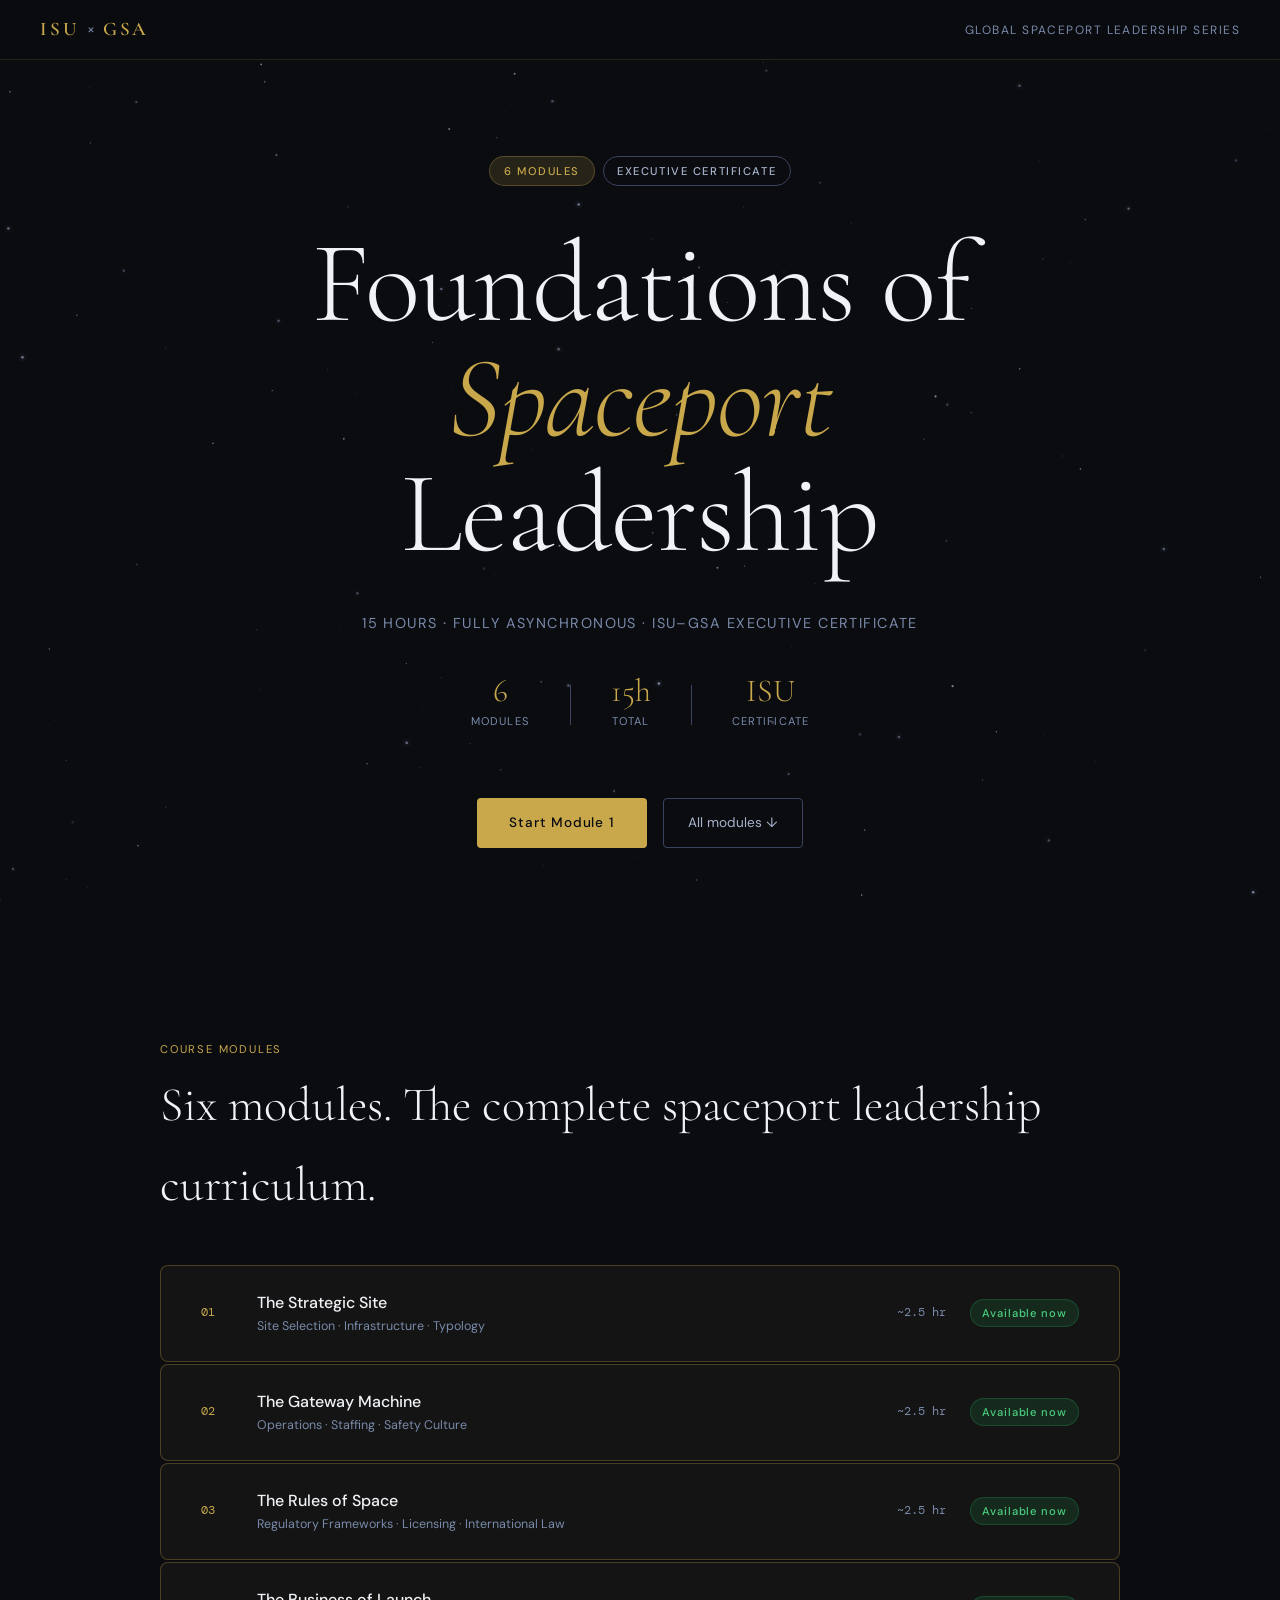
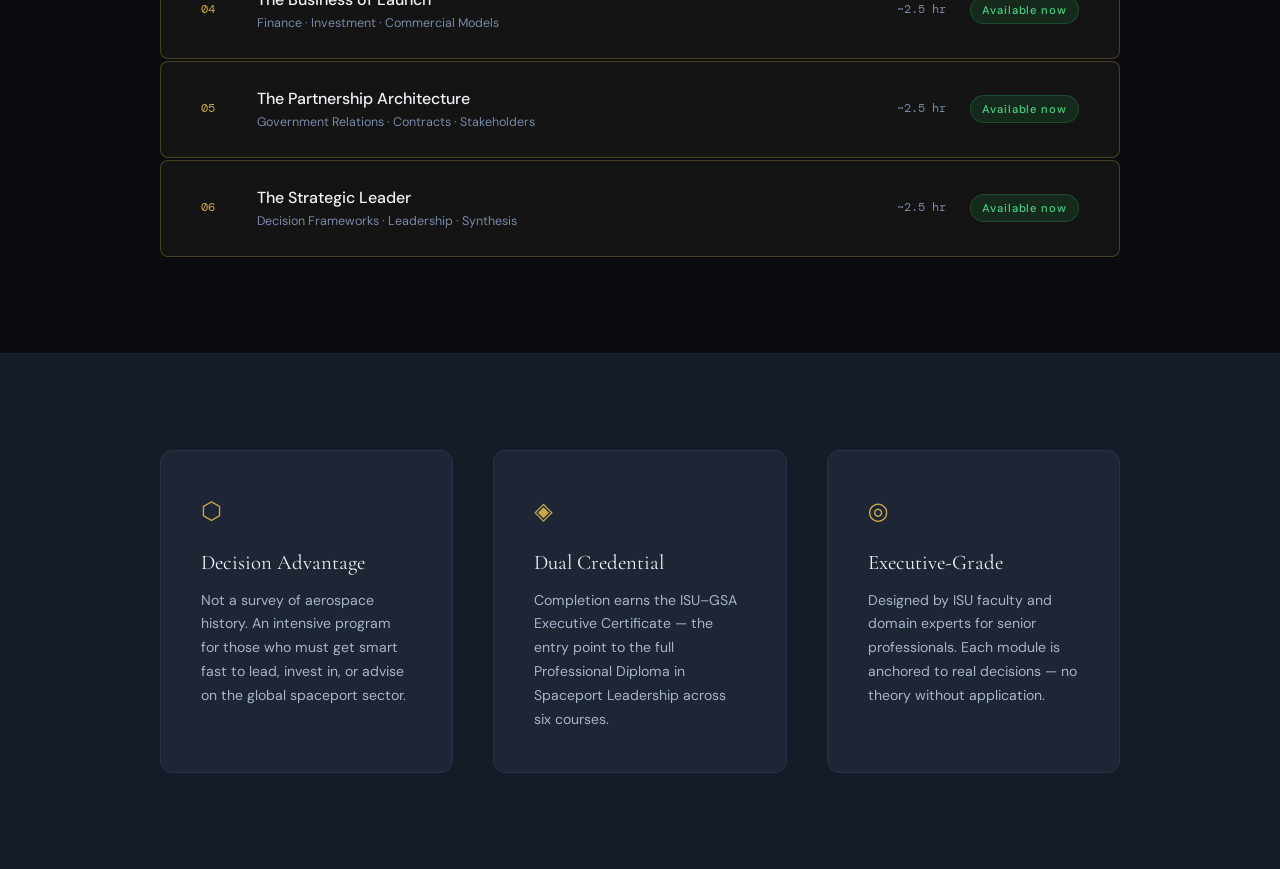
==== commit 651bba4f: "Add M3–M6: complete all six modules of the Foundations of Spaceport Leadership course - M3 Rules of " ====
--- a/index.html
+++ b/index.html
@@ -86,45 +86,45 @@
         <span class="module-status status-available">Available now</span>
       </a>
 
-      <div class="module-row">
+      <a href="m3-rules-of-space/index.html" class="module-row module-row-active">
         <span class="module-num">03</span>
         <div class="module-info">
           <span class="module-name">The Rules of Space</span>
           <span class="module-theme">Regulatory Frameworks · Licensing · International Law</span>
         </div>
         <span class="module-dur">~2.5 hr</span>
-        <span class="module-status status-soon">Coming soon</span>
-      </div>
+        <span class="module-status status-available">Available now</span>
+      </a>
 
-      <div class="module-row">
+      <a href="m4-business-of-launch/index.html" class="module-row module-row-active">
         <span class="module-num">04</span>
         <div class="module-info">
           <span class="module-name">The Business of Launch</span>
           <span class="module-theme">Finance · Investment · Commercial Models</span>
         </div>
         <span class="module-dur">~2.5 hr</span>
-        <span class="module-status status-soon">Coming soon</span>
-      </div>
+        <span class="module-status status-available">Available now</span>
+      </a>
 
-      <div class="module-row">
+      <a href="m5-partnership-architecture/index.html" class="module-row module-row-active">
         <span class="module-num">05</span>
         <div class="module-info">
           <span class="module-name">The Partnership Architecture</span>
           <span class="module-theme">Government Relations · Contracts · Stakeholders</span>
         </div>
         <span class="module-dur">~2.5 hr</span>
-        <span class="module-status status-soon">Coming soon</span>
-      </div>
+        <span class="module-status status-available">Available now</span>
+      </a>
 
-      <div class="module-row">
+      <a href="m6-strategic-leader/index.html" class="module-row module-row-active">
         <span class="module-num">06</span>
         <div class="module-info">
           <span class="module-name">The Strategic Leader</span>
           <span class="module-theme">Decision Frameworks · Leadership · Synthesis</span>
         </div>
         <span class="module-dur">~2.5 hr</span>
-        <span class="module-status status-soon">Coming soon</span>
-      </div>
+        <span class="module-status status-available">Available now</span>
+      </a>
 
     </div>
   </section>
